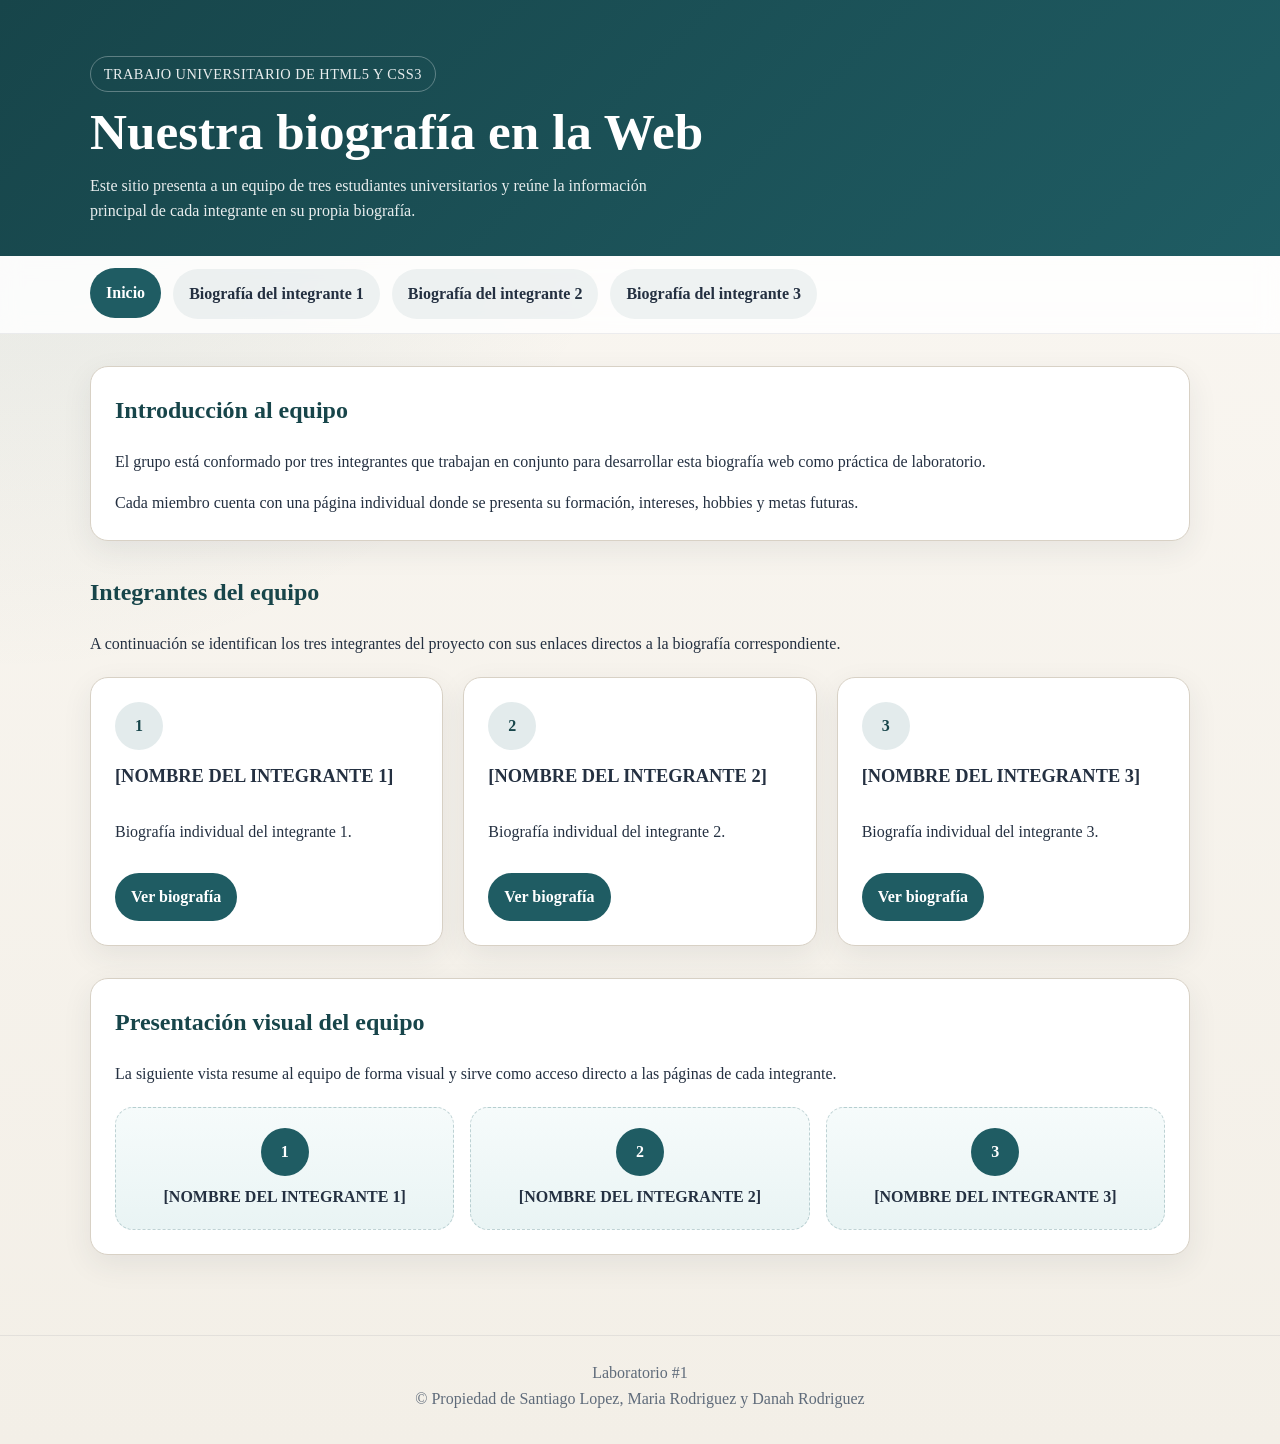
==== index.html @ f6c76919 "Creacion de archivos y estructura del laboratorio" ====
<!doctype html>
<html lang="es">
  <head>
    <meta charset="UTF-8" />
    <meta name="viewport" content="width=device-width, initial-scale=1.0" />
    <title>Nuestra biografía en la Web</title>
    <link rel="stylesheet" href="style.css" />
  </head>
  <body>
    <!-- Encabezado principal del sitio -->
    <header class="encabezado">
      <div class="contenedor encabezado__contenido">
        <p class="etiqueta-sitio">Trabajo universitario de HTML5 y CSS3</p>
        <h1>Nuestra biografía en la Web</h1>
        <p>
          Este sitio presenta a un equipo de tres estudiantes universitarios y
          reúne la información principal de cada integrante en su propia
          biografía.
        </p>
      </div>
    </header>

    <!-- Menú de navegación principal -->
    <nav class="navegacion" aria-label="Menú principal">
      <div class="contenedor">
        <ul class="menu-principal">
          <li><a class="activo" href="index.html">Inicio</a></li>
          <li>
            <a href="public/biografia1.html">Biografía del integrante 1</a>
          </li>
          <li>
            <a href="public/biografia2.html">Biografía del integrante 2</a>
          </li>
          <li>
            <a href="public/biografia3.html">Biografía del integrante 3</a>
          </li>
        </ul>
      </div>
    </nav>

    <!-- Contenido principal de la página de inicio -->
    <main class="contenedor contenido-principal">
      <section class="seccion tarjeta-destacada">
        <article>
          <h2>Introducción al equipo</h2>
          <p>
            El grupo está conformado por tres integrantes que trabajan en
            conjunto para desarrollar esta biografía web como práctica de
            laboratorio.
          </p>
          <p>
            Cada miembro cuenta con una página individual donde se presenta su
            formación, intereses, hobbies y metas futuras.
          </p>
        </article>
      </section>

      <section class="seccion">
        <h2>Integrantes del equipo</h2>
        <p>
          A continuación se identifican los tres integrantes del proyecto con
          sus enlaces directos a la biografía correspondiente.
        </p>

        <div class="tarjetas-equipo">
          <article class="tarjeta-integrante">
            <p class="numero-integrante">1</p>
            <h3>[NOMBRE DEL INTEGRANTE 1]</h3>
            <p>Biografía individual del integrante 1.</p>
            <a class="enlace-secundario" href="public/biografia1.html">
              Ver biografía
            </a>
          </article>

          <article class="tarjeta-integrante">
            <p class="numero-integrante">2</p>
            <h3>[NOMBRE DEL INTEGRANTE 2]</h3>
            <p>Biografía individual del integrante 2.</p>
            <a class="enlace-secundario" href="public/biografia2.html">
              Ver biografía
            </a>
          </article>

          <article class="tarjeta-integrante">
            <p class="numero-integrante">3</p>
            <h3>[NOMBRE DEL INTEGRANTE 3]</h3>
            <p>Biografía individual del integrante 3.</p>
            <a class="enlace-secundario" href="public/biografia3.html">
              Ver biografía
            </a>
          </article>
        </div>
      </section>

      <section class="seccion tarjeta-destacada">
        <article>
          <h2>Presentación visual del equipo</h2>
          <p>
            La siguiente vista resume al equipo de forma visual y sirve como
            acceso directo a las páginas de cada integrante.
          </p>
          <div
            class="resumen-visual"
            aria-label="Resumen visual de los integrantes"
          >
            <div class="bloque-visual">
              <span>1</span>
              <strong>[NOMBRE DEL INTEGRANTE 1]</strong>
            </div>
            <div class="bloque-visual">
              <span>2</span>
              <strong>[NOMBRE DEL INTEGRANTE 2]</strong>
            </div>
            <div class="bloque-visual">
              <span>3</span>
              <strong>[NOMBRE DEL INTEGRANTE 3]</strong>
            </div>
          </div>
        </article>
      </section>
    </main>

    <!-- Pie de página del sitio -->
    <footer class="pie-pagina">
      <div class="contenedor">
        <p>Laboratorio #1</p>
        <p>© Propiedad de Santiago Lopez, Maria Rodriguez y Danah Rodriguez</p>
      </div>
    </footer>
  </body>
</html>
---- style.css ----
/* Estilos generales */
:root {
  --color-fondo: #f3efe7;
  --color-fondo-secundario: #ffffff;
  --color-texto: #243041;
  --color-texto-suave: #5f6b7a;
  --color-primario: #1f5c63;
  --color-primario-oscuro: #17454a;
  --color-borde: #d8d1c5;
  --sombra-suave: 0 10px 30px rgba(36, 48, 65, 0.08);
  --radio: 18px;
  --ancho-contenido: 1100px;
}

* {
  box-sizing: border-box;
}

html {
  scroll-behavior: smooth;
}

body {
  margin: 0;
  font-family: Georgia, "Times New Roman", serif;
  line-height: 1.6;
  color: var(--color-texto);
  background:
    radial-gradient(
      circle at top left,
      rgba(31, 92, 99, 0.12),
      transparent 35%
    ),
    linear-gradient(180deg, #faf7f2 0%, var(--color-fondo) 100%);
}

img {
  display: block;
  max-width: 100%;
}

a {
  color: inherit;
  text-decoration: none;
}

a:hover,
a:focus-visible {
  text-decoration: underline;
}

.contenedor {
  width: min(100% - 2rem, var(--ancho-contenido));
  margin: 0 auto;
}

.seccion {
  margin-bottom: 2rem;
}

/* Encabezado */
.encabezado {
  padding: 3.5rem 0 2rem;
  background: linear-gradient(
    135deg,
    var(--color-primario-oscuro),
    var(--color-primario)
  );
  color: #ffffff;
}

.encabezado--biografia {
  padding-bottom: 1.5rem;
}

.encabezado__contenido {
  display: grid;
  gap: 0.75rem;
}

.encabezado h1 {
  margin: 0;
  font-size: clamp(2rem, 4vw, 3.5rem);
  line-height: 1.1;
}

.encabezado p {
  margin: 0;
  max-width: 70ch;
  color: rgba(255, 255, 255, 0.9);
}

.etiqueta-sitio {
  display: inline-flex;
  width: fit-content;
  padding: 0.35rem 0.8rem;
  border: 1px solid rgba(255, 255, 255, 0.3);
  border-radius: 999px;
  font-size: 0.9rem;
  letter-spacing: 0.03em;
  text-transform: uppercase;
}

/* Menú de navegación */
.navegacion {
  background: rgba(255, 255, 255, 0.82);
  backdrop-filter: blur(10px);
  border-bottom: 1px solid rgba(36, 48, 65, 0.08);
  position: sticky;
  top: 0;
  z-index: 10;
}

.menu-principal {
  list-style: none;
  margin: 0;
  padding: 0.85rem 0;
  display: flex;
  flex-wrap: wrap;
  gap: 0.75rem;
}

.menu-principal a {
  display: block;
  padding: 0.75rem 1rem;
  border-radius: 999px;
  font-weight: 700;
  color: var(--color-texto);
  background: rgba(31, 92, 99, 0.07);
  transition:
    background-color 0.2s ease,
    color 0.2s ease,
    transform 0.2s ease;
}

.menu-principal a:hover,
.menu-principal a:focus-visible,
.menu-principal a.activo {
  background: var(--color-primario);
  color: #ffffff;
  text-decoration: none;
  transform: translateY(-1px);
}

/* Contenido principal */
.contenido-principal {
  padding: 2rem 0 3rem;
}

.tarjeta-destacada,
.tarjeta-bio,
.tarjeta-integrante,
.tarjeta-imagen {
  background: var(--color-fondo-secundario);
  border: 1px solid var(--color-borde);
  border-radius: var(--radio);
  box-shadow: var(--sombra-suave);
}

.tarjeta-destacada,
.tarjeta-bio {
  padding: 1.5rem;
}

.tarjeta-destacada h2,
.tarjeta-bio h2,
.seccion > h2 {
  margin-top: 0;
  color: var(--color-primario-oscuro);
}

.tarjeta-destacada p:last-child,
.tarjeta-bio p:last-child {
  margin-bottom: 0;
}

/* Tarjetas del equipo */
.tarjetas-equipo {
  display: grid;
  grid-template-columns: repeat(auto-fit, minmax(220px, 1fr));
  gap: 1.25rem;
  margin-top: 1.25rem;
}

.tarjeta-integrante {
  padding: 1.5rem;
  display: grid;
  gap: 0.75rem;
}

.numero-integrante {
  width: 3rem;
  height: 3rem;
  margin: 0;
  display: grid;
  place-items: center;
  border-radius: 50%;
  background: rgba(31, 92, 99, 0.12);
  color: var(--color-primario-oscuro);
  font-weight: 700;
}

.tarjeta-integrante h3 {
  margin: 0;
  font-size: 1.15rem;
}

.enlace-secundario {
  display: inline-flex;
  width: fit-content;
  padding: 0.7rem 1rem;
  border-radius: 999px;
  background: var(--color-primario);
  color: #ffffff;
  font-weight: 700;
}

.resumen-visual {
  display: grid;
  grid-template-columns: repeat(auto-fit, minmax(180px, 1fr));
  gap: 1rem;
  margin-top: 1.25rem;
}

.bloque-visual {
  padding: 1.25rem;
  border-radius: var(--radio);
  background: linear-gradient(180deg, #f6fbfb, #e9f4f4);
  border: 1px dashed rgba(31, 92, 99, 0.25);
  display: grid;
  gap: 0.5rem;
  justify-items: center;
  text-align: center;
}

.bloque-visual span {
  width: 3rem;
  height: 3rem;
  display: grid;
  place-items: center;
  border-radius: 50%;
  background: var(--color-primario);
  color: #ffffff;
  font-weight: 700;
}

/* Biografías */
.contenido-biografia {
  display: grid;
  gap: 2rem;
}

.nombre-integrante {
  margin-top: 0;
  font-size: 1.15rem;
  font-weight: 700;
  color: var(--color-primario-oscuro);
}

.lista-datos {
  margin: 0;
  display: grid;
  gap: 1rem;
}

.lista-datos div {
  padding-bottom: 1rem;
  border-bottom: 1px solid var(--color-borde);
}

.lista-datos div:last-child {
  border-bottom: 0;
  padding-bottom: 0;
}

.lista-datos dt {
  font-weight: 700;
  color: var(--color-primario-oscuro);
}

.lista-datos dd {
  margin: 0.25rem 0 0;
  color: var(--color-texto-suave);
}

.lista-hobbies {
  margin: 0;
  padding-left: 1.25rem;
  display: grid;
  gap: 0.5rem;
}

/* Imágenes */
.galeria-imagenes {
  display: grid;
  grid-template-columns: repeat(auto-fit, minmax(240px, 1fr));
  gap: 1.25rem;
}

.tarjeta-imagen {
  overflow: hidden;
}

.tarjeta-imagen img {
  width: 100%;
  aspect-ratio: 4 / 3;
  object-fit: cover;
  border-bottom: 1px solid var(--color-borde);
}

.tarjeta-imagen figcaption {
  padding: 1rem 1.1rem;
  color: var(--color-texto-suave);
}

/* Pie de página */
.pie-pagina {
  padding: 1.5rem 0 2rem;
  border-top: 1px solid rgba(36, 48, 65, 0.08);
  color: var(--color-texto-suave);
}

.pie-pagina p {
  margin: 0;
  text-align: center;
}

/* Diseño adaptable */
@media (max-width: 720px) {
  .encabezado {
    padding-top: 2.5rem;
  }

  .menu-principal {
    justify-content: center;
  }

  .tarjeta-destacada,
  .tarjeta-bio,
  .tarjeta-integrante {
    padding: 1.1rem;
  }
}
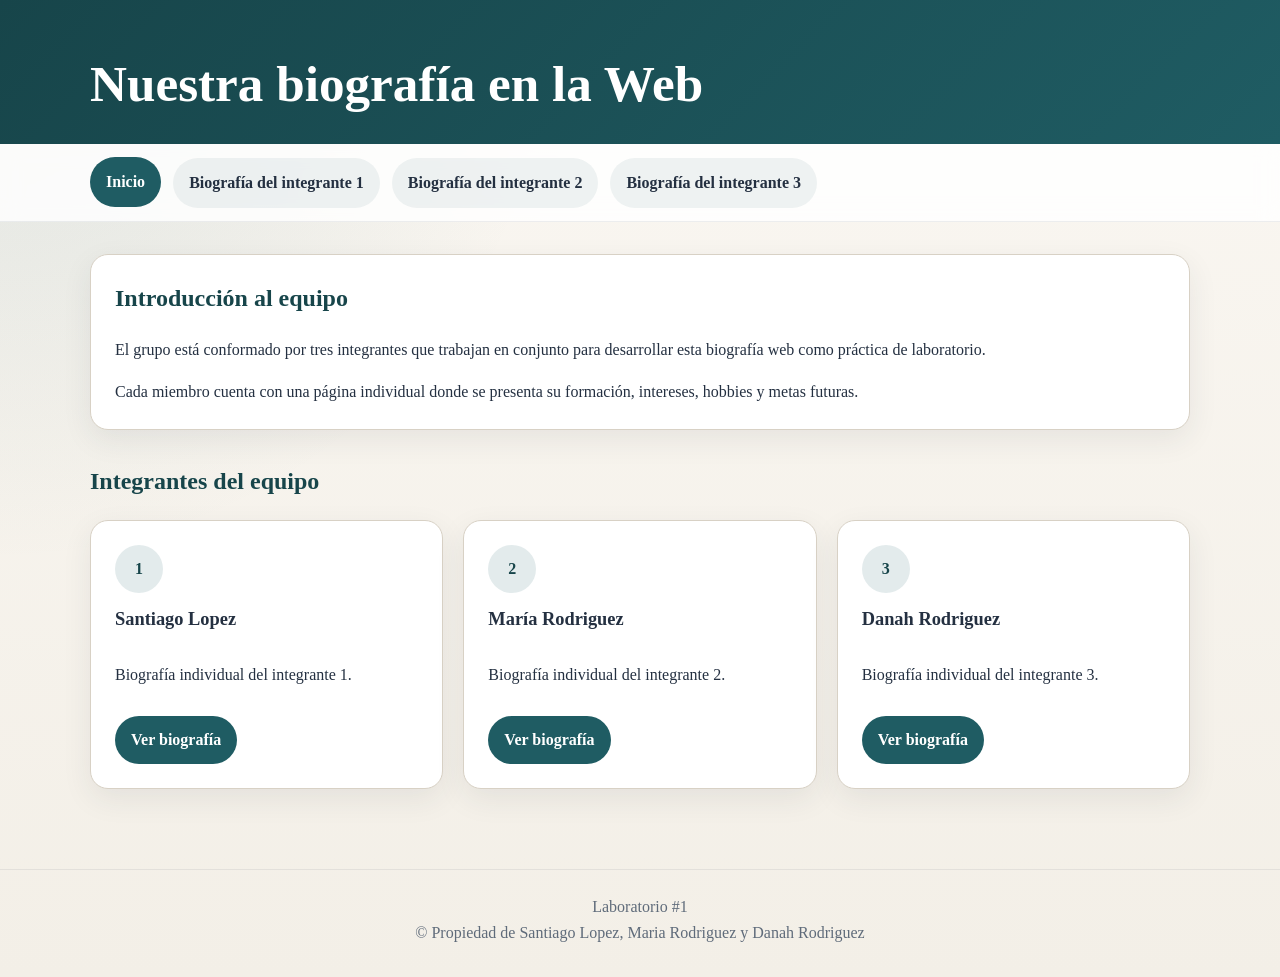
==== commit f46128c9: "Actualizacion de datos" ====
--- a/index.html
+++ b/index.html
@@ -10,13 +10,7 @@
     <!-- Encabezado principal del sitio -->
     <header class="encabezado">
       <div class="contenedor encabezado__contenido">
-        <p class="etiqueta-sitio">Trabajo universitario de HTML5 y CSS3</p>
         <h1>Nuestra biografía en la Web</h1>
-        <p>
-          Este sitio presenta a un equipo de tres estudiantes universitarios y
-          reúne la información principal de cada integrante en su propia
-          biografía.
-        </p>
       </div>
     </header>
 
@@ -57,15 +51,11 @@
 
       <section class="seccion">
         <h2>Integrantes del equipo</h2>
-        <p>
-          A continuación se identifican los tres integrantes del proyecto con
-          sus enlaces directos a la biografía correspondiente.
-        </p>
 
         <div class="tarjetas-equipo">
           <article class="tarjeta-integrante">
             <p class="numero-integrante">1</p>
-            <h3>[NOMBRE DEL INTEGRANTE 1]</h3>
+            <h3>Santiago Lopez</h3>
             <p>Biografía individual del integrante 1.</p>
             <a class="enlace-secundario" href="public/biografia1.html">
               Ver biografía
@@ -74,7 +64,7 @@
 
           <article class="tarjeta-integrante">
             <p class="numero-integrante">2</p>
-            <h3>[NOMBRE DEL INTEGRANTE 2]</h3>
+            <h3>María Rodriguez</h3>
             <p>Biografía individual del integrante 2.</p>
             <a class="enlace-secundario" href="public/biografia2.html">
               Ver biografía
@@ -83,40 +73,13 @@
 
           <article class="tarjeta-integrante">
             <p class="numero-integrante">3</p>
-            <h3>[NOMBRE DEL INTEGRANTE 3]</h3>
+            <h3>Danah Rodriguez</h3>
             <p>Biografía individual del integrante 3.</p>
             <a class="enlace-secundario" href="public/biografia3.html">
               Ver biografía
             </a>
           </article>
         </div>
-      </section>
-
-      <section class="seccion tarjeta-destacada">
-        <article>
-          <h2>Presentación visual del equipo</h2>
-          <p>
-            La siguiente vista resume al equipo de forma visual y sirve como
-            acceso directo a las páginas de cada integrante.
-          </p>
-          <div
-            class="resumen-visual"
-            aria-label="Resumen visual de los integrantes"
-          >
-            <div class="bloque-visual">
-              <span>1</span>
-              <strong>[NOMBRE DEL INTEGRANTE 1]</strong>
-            </div>
-            <div class="bloque-visual">
-              <span>2</span>
-              <strong>[NOMBRE DEL INTEGRANTE 2]</strong>
-            </div>
-            <div class="bloque-visual">
-              <span>3</span>
-              <strong>[NOMBRE DEL INTEGRANTE 3]</strong>
-            </div>
-          </div>
-        </article>
       </section>
     </main>
 
--- a/style.css
+++ b/style.css
@@ -305,6 +305,7 @@
   width: 100%;
   aspect-ratio: 4 / 3;
   object-fit: cover;
+  object-position: center top;
   border-bottom: 1px solid var(--color-borde);
 }
 
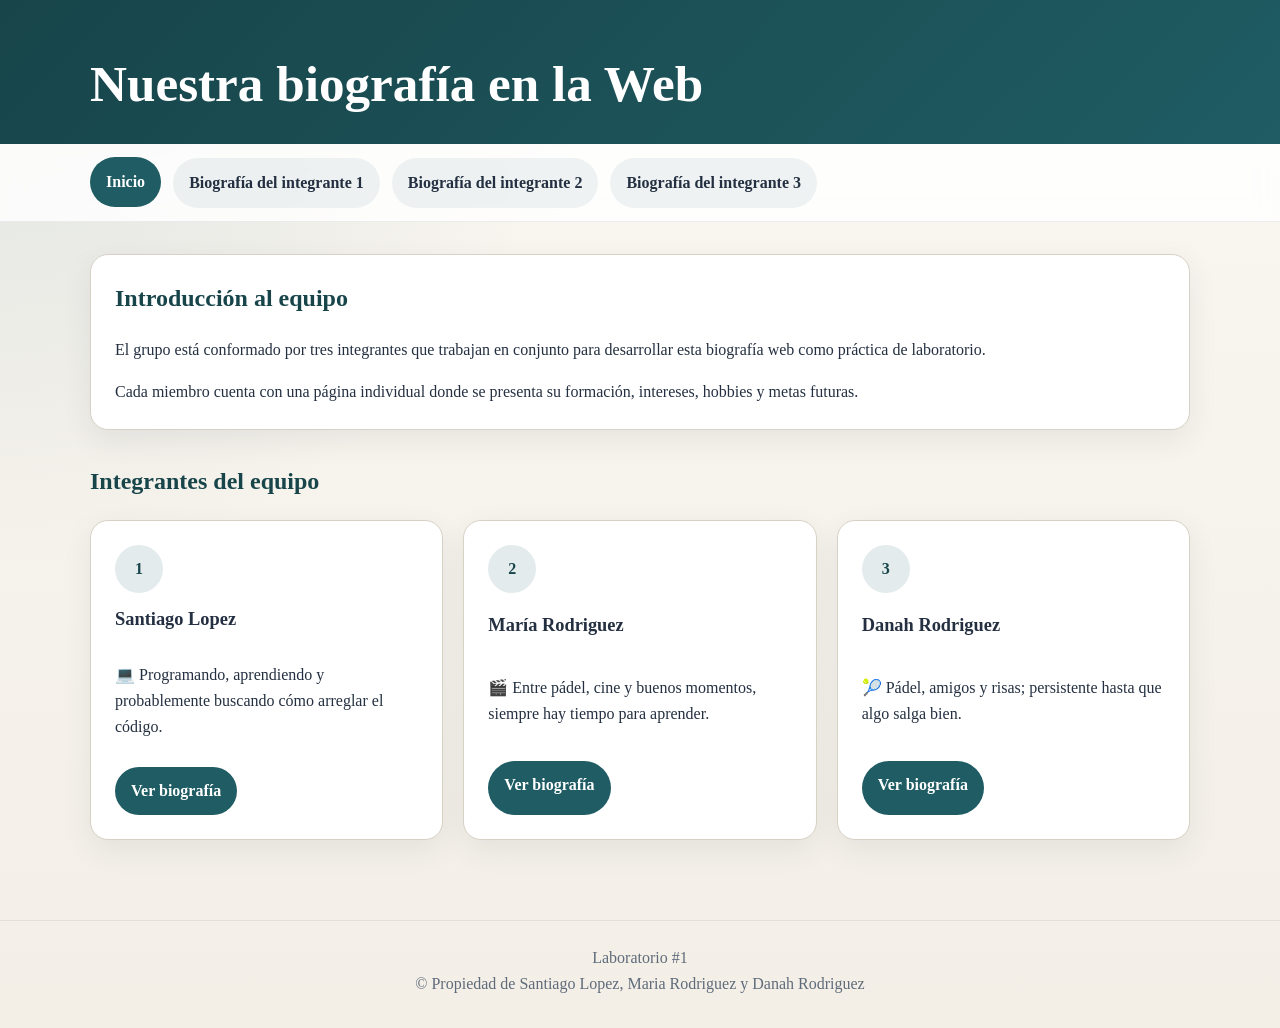
==== commit 874dae37: "Actualizacion de datos" ====
--- a/index.html
+++ b/index.html
@@ -56,7 +56,10 @@
           <article class="tarjeta-integrante">
             <p class="numero-integrante">1</p>
             <h3>Santiago Lopez</h3>
-            <p>Biografía individual del integrante 1.</p>
+            <p>
+              💻 Programando, aprendiendo y probablemente buscando cómo arreglar
+              el código.
+            </p>
             <a class="enlace-secundario" href="public/biografia1.html">
               Ver biografía
             </a>
@@ -65,7 +68,10 @@
           <article class="tarjeta-integrante">
             <p class="numero-integrante">2</p>
             <h3>María Rodriguez</h3>
-            <p>Biografía individual del integrante 2.</p>
+            <p>
+              🎬 Entre pádel, cine y buenos momentos, siempre hay tiempo para
+              aprender.
+            </p>
             <a class="enlace-secundario" href="public/biografia2.html">
               Ver biografía
             </a>
@@ -74,7 +80,9 @@
           <article class="tarjeta-integrante">
             <p class="numero-integrante">3</p>
             <h3>Danah Rodriguez</h3>
-            <p>Biografía individual del integrante 3.</p>
+            <p>
+              🎾 Pádel, amigos y risas; persistente hasta que algo salga bien.
+            </p>
             <a class="enlace-secundario" href="public/biografia3.html">
               Ver biografía
             </a>
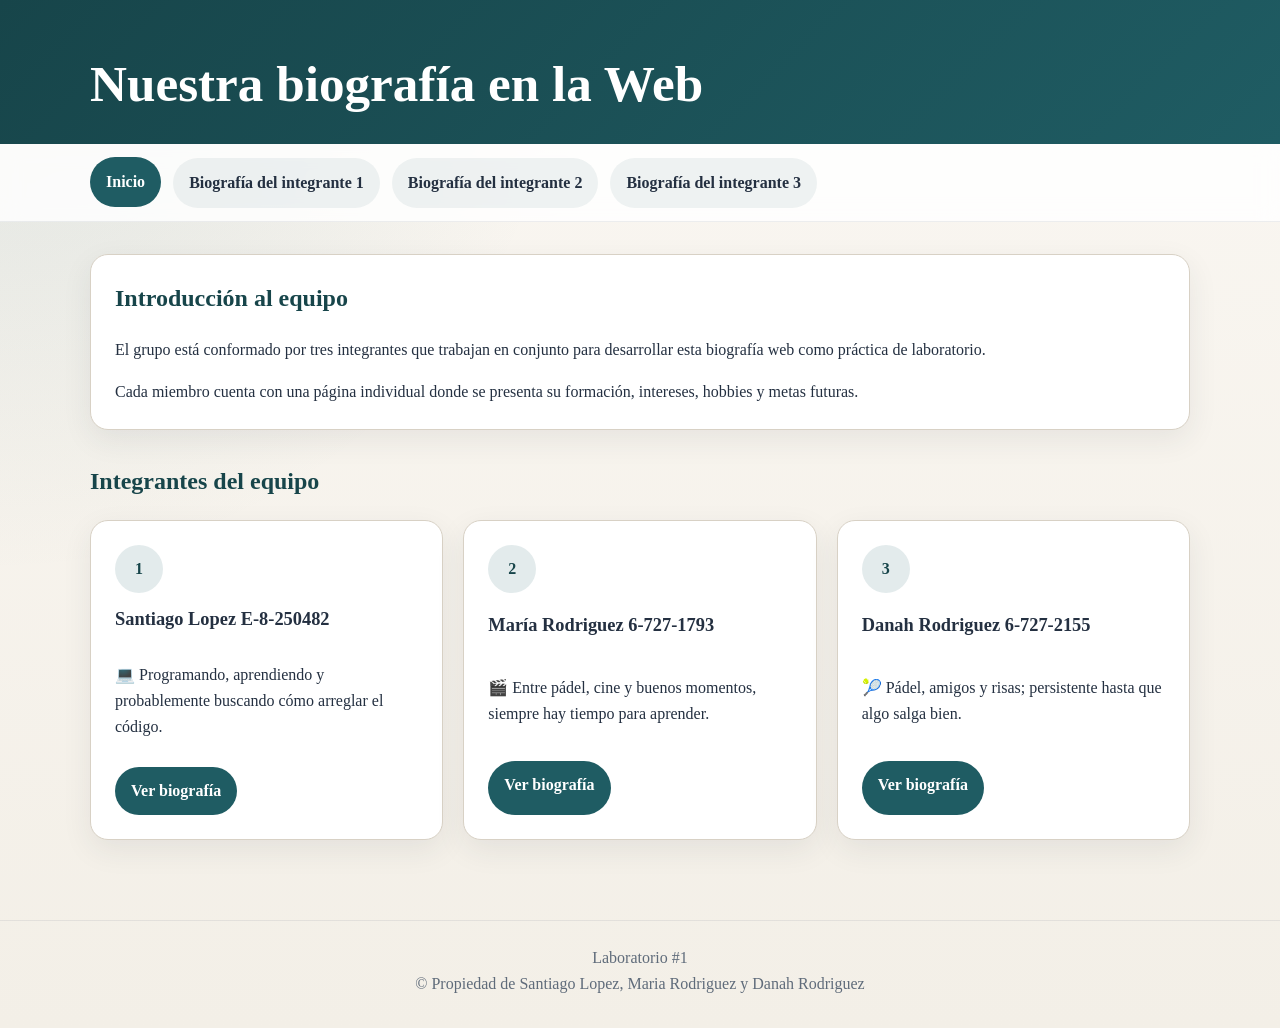
==== commit 6eb898a3: "Update team member names with additional details" ====
--- a/index.html
+++ b/index.html
@@ -55,7 +55,7 @@
         <div class="tarjetas-equipo">
           <article class="tarjeta-integrante">
             <p class="numero-integrante">1</p>
-            <h3>Santiago Lopez</h3>
+            <h3>Santiago Lopez E-8-250482</h3>
             <p>
               💻 Programando, aprendiendo y probablemente buscando cómo arreglar
               el código.
@@ -67,7 +67,7 @@
 
           <article class="tarjeta-integrante">
             <p class="numero-integrante">2</p>
-            <h3>María Rodriguez</h3>
+            <h3>María Rodriguez 6-727-1793</h3>
             <p>
               🎬 Entre pádel, cine y buenos momentos, siempre hay tiempo para
               aprender.
@@ -79,7 +79,7 @@
 
           <article class="tarjeta-integrante">
             <p class="numero-integrante">3</p>
-            <h3>Danah Rodriguez</h3>
+            <h3>Danah Rodriguez 6-727-2155</h3>
             <p>
               🎾 Pádel, amigos y risas; persistente hasta que algo salga bien.
             </p>
